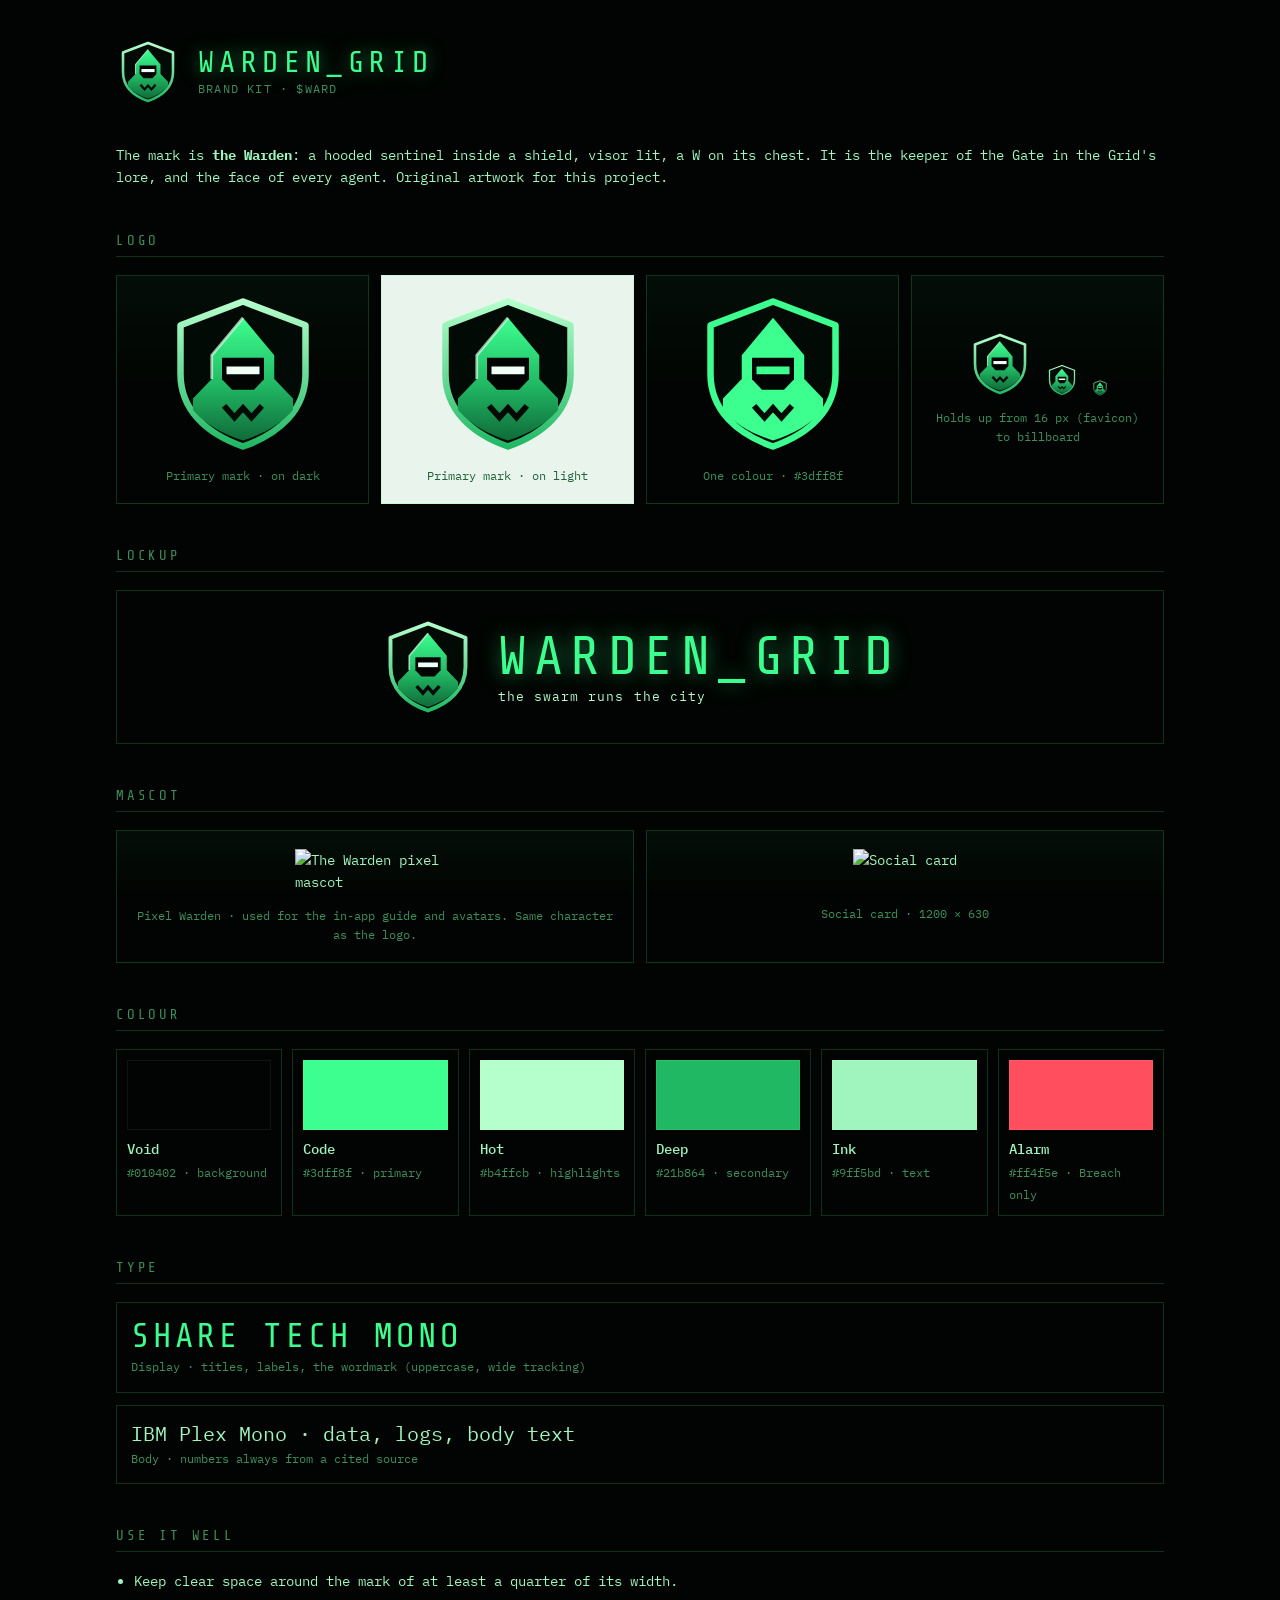
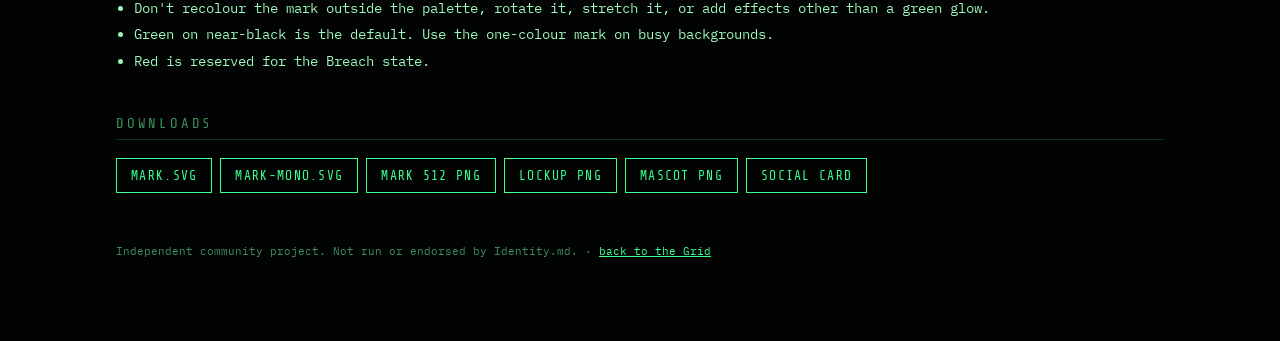
==== brand.html @ 9962679c "Visual next level: atmosphere, reflections, grading, FXAA, brand integration" ====
<!doctype html>
<html lang="en"><head><meta charset="utf-8"><meta name="viewport" content="width=device-width, initial-scale=1">
<title>Warden Grid · Brand kit</title>
<link rel="icon" href="brand/mark.svg" type="image/svg+xml">
<link rel="stylesheet" href="https://fonts.googleapis.com/css2?family=Share+Tech+Mono&family=IBM+Plex+Mono:wght@400;500&display=swap">
<style>
:root{--void:#010402;--ink:#9ff5bd;--dim:#3f8f5d;--code:#3dff8f;--hot:#b4ffcb;--deep:#21b864;--line:rgba(61,255,143,.18)}
*{box-sizing:border-box} body{margin:0;background:var(--void);color:var(--ink);font:400 14px/1.6 "IBM Plex Mono",monospace}
a{color:var(--code)}
.wrap{max-width:1080px;margin:0 auto;padding:40px 16px 80px}
header{display:flex;align-items:center;gap:18px;margin-bottom:40px}
header b{font:400 30px "Share Tech Mono",monospace;letter-spacing:.18em;color:var(--code);text-shadow:0 0 18px rgba(61,255,143,.5)}
header span{display:block;color:var(--dim);font-size:12px;letter-spacing:.1em}
h2{font:400 14px "Share Tech Mono",monospace;letter-spacing:.2em;text-transform:uppercase;color:var(--dim);border-bottom:1px solid var(--line);padding-bottom:8px;margin:44px 0 18px}
.grid{display:grid;grid-template-columns:repeat(auto-fit,minmax(220px,1fr));gap:12px}
.card{border:1px solid var(--line);padding:18px;display:grid;justify-items:center;gap:12px;background:linear-gradient(180deg,rgba(61,255,143,.04),transparent 50%)}
.card.light{background:#e9f5ec;color:#0b3a20} .card.light p{color:#21613a}
.card p{margin:0;font-size:12px;color:var(--dim);text-align:center}
.card img{max-width:100%;height:auto}
.lock{display:flex;align-items:center;gap:22px;justify-content:center;padding:28px;border:1px solid var(--line);flex-wrap:wrap}
.lock b{font:400 clamp(28px,6vw,54px) "Share Tech Mono",monospace;letter-spacing:.14em;color:var(--code);text-shadow:0 0 20px rgba(61,255,143,.5)}
.lock span{display:block;color:var(--hot);font-size:13px;letter-spacing:.08em}
.sw{display:grid;grid-template-columns:repeat(auto-fit,minmax(150px,1fr));gap:10px}
.sw div{border:1px solid var(--line);padding:10px} .sw i{display:block;height:70px;margin-bottom:8px;border:1px solid rgba(255,255,255,.06)}
.sw b{display:block;color:var(--ink);font-weight:500} .sw span{font-size:12px;color:var(--dim)}
.type{display:grid;gap:12px} .type div{border:1px solid var(--line);padding:14px}
.dl{display:flex;flex-wrap:wrap;gap:8px} .dl a{border:1px solid var(--code);padding:9px 14px;text-decoration:none;font:400 13px "Share Tech Mono",monospace;letter-spacing:.1em;text-transform:uppercase}
.dl a:hover{background:var(--code);color:var(--void)}
ul.rules{padding-left:18px} ul.rules li{margin:4px 0}
footer{margin-top:50px;color:var(--dim);font-size:11px}
</style></head><body><div class="wrap">
<header><svg width="64" height="64" viewBox="0 0 64 64" aria-hidden="true">  <!-- Warden Grid mark: a hooded sentinel inside a shield. Original design for this project. -->
  <defs>
    <linearGradient id="wg-edge-h" x1="0" y1="0" x2="0" y2="1"><stop offset="0" stop-color="#b4ffcb"/><stop offset="1" stop-color="#21b864"/></linearGradient>
    <linearGradient id="wg-body-h" x1="0" y1="0" x2="0" y2="1"><stop offset="0" stop-color="#3dff8f"/><stop offset=".55" stop-color="#21b864"/><stop offset="1" stop-color="#0f6b38"/></linearGradient>
  </defs>
  <path d="M32 3 57 12.5V32c0 14.5-10.6 24-25 29C17.6 56 7 46.5 7 32V12.5Z" fill="#020a05" stroke="url(#wg-edge-h)" stroke-width="2.6" stroke-linejoin="round"/>
  <path d="M32 9.5 44.5 24.5V34l7.5 7.8v4.6C47 52.2 40.2 56 32 58.6 23.8 56 17 52.2 12 46.4v-4.6l7.5-7.8v-9.5Z" fill="url(#wg-body-h)"/>
  <path d="M32 9.5 19.5 24.5V34" fill="none" stroke="#d8ffe4" stroke-width="1.1" opacity=".7"/>
  <path d="M23.6 25.5h16.8v8.6l-4 4.2h-8.8l-4-4.2Z" fill="#010402"/>
  <rect x="25.4" y="29" width="13.2" height="3.1" fill="#f0fff5"/>
  <path d="M25.2 45.6 28.6 49.4 32 45.6 35.4 49.4 38.8 45.6" fill="none" stroke="#020a05" stroke-width="2.3" stroke-linecap="square"/>
</svg><div><b>WARDEN_GRID</b><span>BRAND KIT · $WARD</span></div></header>
<p>The mark is <b>the Warden</b>: a hooded sentinel inside a shield, visor lit, a W on its chest. It is the keeper of the Gate in the Grid's lore, and the face of every agent. Original artwork for this project.</p>

<h2>Logo</h2>
<div class="grid">
  <div class="card"><svg width="160" height="160" viewBox="0 0 64 64" aria-hidden="true">  <!-- Warden Grid mark: a hooded sentinel inside a shield. Original design for this project. -->
  <defs>
    <linearGradient id="wg-edge-a" x1="0" y1="0" x2="0" y2="1"><stop offset="0" stop-color="#b4ffcb"/><stop offset="1" stop-color="#21b864"/></linearGradient>
    <linearGradient id="wg-body-a" x1="0" y1="0" x2="0" y2="1"><stop offset="0" stop-color="#3dff8f"/><stop offset=".55" stop-color="#21b864"/><stop offset="1" stop-color="#0f6b38"/></linearGradient>
  </defs>
  <path d="M32 3 57 12.5V32c0 14.5-10.6 24-25 29C17.6 56 7 46.5 7 32V12.5Z" fill="#020a05" stroke="url(#wg-edge-a)" stroke-width="2.6" stroke-linejoin="round"/>
  <path d="M32 9.5 44.5 24.5V34l7.5 7.8v4.6C47 52.2 40.2 56 32 58.6 23.8 56 17 52.2 12 46.4v-4.6l7.5-7.8v-9.5Z" fill="url(#wg-body-a)"/>
  <path d="M32 9.5 19.5 24.5V34" fill="none" stroke="#d8ffe4" stroke-width="1.1" opacity=".7"/>
  <path d="M23.6 25.5h16.8v8.6l-4 4.2h-8.8l-4-4.2Z" fill="#010402"/>
  <rect x="25.4" y="29" width="13.2" height="3.1" fill="#f0fff5"/>
  <path d="M25.2 45.6 28.6 49.4 32 45.6 35.4 49.4 38.8 45.6" fill="none" stroke="#020a05" stroke-width="2.3" stroke-linecap="square"/>
</svg><p>Primary mark · on dark</p></div>
  <div class="card light"><svg width="160" height="160" viewBox="0 0 64 64" aria-hidden="true">  <!-- Warden Grid mark: a hooded sentinel inside a shield. Original design for this project. -->
  <defs>
    <linearGradient id="wg-edge-b" x1="0" y1="0" x2="0" y2="1"><stop offset="0" stop-color="#b4ffcb"/><stop offset="1" stop-color="#21b864"/></linearGradient>
    <linearGradient id="wg-body-b" x1="0" y1="0" x2="0" y2="1"><stop offset="0" stop-color="#3dff8f"/><stop offset=".55" stop-color="#21b864"/><stop offset="1" stop-color="#0f6b38"/></linearGradient>
  </defs>
  <path d="M32 3 57 12.5V32c0 14.5-10.6 24-25 29C17.6 56 7 46.5 7 32V12.5Z" fill="#020a05" stroke="url(#wg-edge-b)" stroke-width="2.6" stroke-linejoin="round"/>
  <path d="M32 9.5 44.5 24.5V34l7.5 7.8v4.6C47 52.2 40.2 56 32 58.6 23.8 56 17 52.2 12 46.4v-4.6l7.5-7.8v-9.5Z" fill="url(#wg-body-b)"/>
  <path d="M32 9.5 19.5 24.5V34" fill="none" stroke="#d8ffe4" stroke-width="1.1" opacity=".7"/>
  <path d="M23.6 25.5h16.8v8.6l-4 4.2h-8.8l-4-4.2Z" fill="#010402"/>
  <rect x="25.4" y="29" width="13.2" height="3.1" fill="#f0fff5"/>
  <path d="M25.2 45.6 28.6 49.4 32 45.6 35.4 49.4 38.8 45.6" fill="none" stroke="#020a05" stroke-width="2.3" stroke-linecap="square"/>
</svg><p>Primary mark · on light</p></div>
  <div class="card"><svg width="160" height="160" viewBox="0 0 64 64" aria-hidden="true">  <!-- Warden Grid mark: a hooded sentinel inside a shield. Original design for this project. -->
  <defs>
    <linearGradient id="wg-edge-c" x1="0" y1="0" x2="0" y2="1"><stop offset="0" stop-color="#b4ffcb"/><stop offset="1" stop-color="#21b864"/></linearGradient>
    <linearGradient id="wg-body-c" x1="0" y1="0" x2="0" y2="1"><stop offset="0" stop-color="#3dff8f"/><stop offset=".55" stop-color="#21b864"/><stop offset="1" stop-color="#0f6b38"/></linearGradient>
  </defs>
  <path d="M32 3 57 12.5V32c0 14.5-10.6 24-25 29C17.6 56 7 46.5 7 32V12.5Z" fill="#020a05" stroke="#3dff8f" stroke-width="2.6" stroke-linejoin="round"/>
  <path d="M32 9.5 44.5 24.5V34l7.5 7.8v4.6C47 52.2 40.2 56 32 58.6 23.8 56 17 52.2 12 46.4v-4.6l7.5-7.8v-9.5Z" fill="#3dff8f"/>
  <path d="M32 9.5 19.5 24.5V34" fill="none" stroke="#3dff8f" stroke-width="0"/>
  <path d="M23.6 25.5h16.8v8.6l-4 4.2h-8.8l-4-4.2Z" fill="#010402"/>
  <rect x="25.4" y="29" width="13.2" height="3.1" fill="#3dff8f"/>
  <path d="M25.2 45.6 28.6 49.4 32 45.6 35.4 49.4 38.8 45.6" fill="none" stroke="#020a05" stroke-width="2.3" stroke-linecap="square"/>
</svg><p>One colour · #3dff8f</p></div>
  <div class="card"><div style="display:flex;gap:14px;align-items:end"><svg width="64" height="64" viewBox="0 0 64 64" aria-hidden="true">  <!-- Warden Grid mark: a hooded sentinel inside a shield. Original design for this project. -->
  <defs>
    <linearGradient id="wg-edge-d" x1="0" y1="0" x2="0" y2="1"><stop offset="0" stop-color="#b4ffcb"/><stop offset="1" stop-color="#21b864"/></linearGradient>
    <linearGradient id="wg-body-d" x1="0" y1="0" x2="0" y2="1"><stop offset="0" stop-color="#3dff8f"/><stop offset=".55" stop-color="#21b864"/><stop offset="1" stop-color="#0f6b38"/></linearGradient>
  </defs>
  <path d="M32 3 57 12.5V32c0 14.5-10.6 24-25 29C17.6 56 7 46.5 7 32V12.5Z" fill="#020a05" stroke="url(#wg-edge-d)" stroke-width="2.6" stroke-linejoin="round"/>
  <path d="M32 9.5 44.5 24.5V34l7.5 7.8v4.6C47 52.2 40.2 56 32 58.6 23.8 56 17 52.2 12 46.4v-4.6l7.5-7.8v-9.5Z" fill="url(#wg-body-d)"/>
  <path d="M32 9.5 19.5 24.5V34" fill="none" stroke="#d8ffe4" stroke-width="1.1" opacity=".7"/>
  <path d="M23.6 25.5h16.8v8.6l-4 4.2h-8.8l-4-4.2Z" fill="#010402"/>
  <rect x="25.4" y="29" width="13.2" height="3.1" fill="#f0fff5"/>
  <path d="M25.2 45.6 28.6 49.4 32 45.6 35.4 49.4 38.8 45.6" fill="none" stroke="#020a05" stroke-width="2.3" stroke-linecap="square"/>
</svg><svg width="32" height="32" viewBox="0 0 64 64" aria-hidden="true">  <!-- Warden Grid mark: a hooded sentinel inside a shield. Original design for this project. -->
  <defs>
    <linearGradient id="wg-edge-e" x1="0" y1="0" x2="0" y2="1"><stop offset="0" stop-color="#b4ffcb"/><stop offset="1" stop-color="#21b864"/></linearGradient>
    <linearGradient id="wg-body-e" x1="0" y1="0" x2="0" y2="1"><stop offset="0" stop-color="#3dff8f"/><stop offset=".55" stop-color="#21b864"/><stop offset="1" stop-color="#0f6b38"/></linearGradient>
  </defs>
  <path d="M32 3 57 12.5V32c0 14.5-10.6 24-25 29C17.6 56 7 46.5 7 32V12.5Z" fill="#020a05" stroke="url(#wg-edge-e)" stroke-width="2.6" stroke-linejoin="round"/>
  <path d="M32 9.5 44.5 24.5V34l7.5 7.8v4.6C47 52.2 40.2 56 32 58.6 23.8 56 17 52.2 12 46.4v-4.6l7.5-7.8v-9.5Z" fill="url(#wg-body-e)"/>
  <path d="M32 9.5 19.5 24.5V34" fill="none" stroke="#d8ffe4" stroke-width="1.1" opacity=".7"/>
  <path d="M23.6 25.5h16.8v8.6l-4 4.2h-8.8l-4-4.2Z" fill="#010402"/>
  <rect x="25.4" y="29" width="13.2" height="3.1" fill="#f0fff5"/>
  <path d="M25.2 45.6 28.6 49.4 32 45.6 35.4 49.4 38.8 45.6" fill="none" stroke="#020a05" stroke-width="2.3" stroke-linecap="square"/>
</svg><svg width="16" height="16" viewBox="0 0 64 64" aria-hidden="true">  <!-- Warden Grid mark: a hooded sentinel inside a shield. Original design for this project. -->
  <defs>
    <linearGradient id="wg-edge-f" x1="0" y1="0" x2="0" y2="1"><stop offset="0" stop-color="#b4ffcb"/><stop offset="1" stop-color="#21b864"/></linearGradient>
    <linearGradient id="wg-body-f" x1="0" y1="0" x2="0" y2="1"><stop offset="0" stop-color="#3dff8f"/><stop offset=".55" stop-color="#21b864"/><stop offset="1" stop-color="#0f6b38"/></linearGradient>
  </defs>
  <path d="M32 3 57 12.5V32c0 14.5-10.6 24-25 29C17.6 56 7 46.5 7 32V12.5Z" fill="#020a05" stroke="url(#wg-edge-f)" stroke-width="2.6" stroke-linejoin="round"/>
  <path d="M32 9.5 44.5 24.5V34l7.5 7.8v4.6C47 52.2 40.2 56 32 58.6 23.8 56 17 52.2 12 46.4v-4.6l7.5-7.8v-9.5Z" fill="url(#wg-body-f)"/>
  <path d="M32 9.5 19.5 24.5V34" fill="none" stroke="#d8ffe4" stroke-width="1.1" opacity=".7"/>
  <path d="M23.6 25.5h16.8v8.6l-4 4.2h-8.8l-4-4.2Z" fill="#010402"/>
  <rect x="25.4" y="29" width="13.2" height="3.1" fill="#f0fff5"/>
  <path d="M25.2 45.6 28.6 49.4 32 45.6 35.4 49.4 38.8 45.6" fill="none" stroke="#020a05" stroke-width="2.3" stroke-linecap="square"/>
</svg></div><p>Holds up from 16 px (favicon) to billboard</p></div>
</div>

<h2>Lockup</h2>
<div class="lock"><svg width="96" height="96" viewBox="0 0 64 64" aria-hidden="true">  <!-- Warden Grid mark: a hooded sentinel inside a shield. Original design for this project. -->
  <defs>
    <linearGradient id="wg-edge-g" x1="0" y1="0" x2="0" y2="1"><stop offset="0" stop-color="#b4ffcb"/><stop offset="1" stop-color="#21b864"/></linearGradient>
    <linearGradient id="wg-body-g" x1="0" y1="0" x2="0" y2="1"><stop offset="0" stop-color="#3dff8f"/><stop offset=".55" stop-color="#21b864"/><stop offset="1" stop-color="#0f6b38"/></linearGradient>
  </defs>
  <path d="M32 3 57 12.5V32c0 14.5-10.6 24-25 29C17.6 56 7 46.5 7 32V12.5Z" fill="#020a05" stroke="url(#wg-edge-g)" stroke-width="2.6" stroke-linejoin="round"/>
  <path d="M32 9.5 44.5 24.5V34l7.5 7.8v4.6C47 52.2 40.2 56 32 58.6 23.8 56 17 52.2 12 46.4v-4.6l7.5-7.8v-9.5Z" fill="url(#wg-body-g)"/>
  <path d="M32 9.5 19.5 24.5V34" fill="none" stroke="#d8ffe4" stroke-width="1.1" opacity=".7"/>
  <path d="M23.6 25.5h16.8v8.6l-4 4.2h-8.8l-4-4.2Z" fill="#010402"/>
  <rect x="25.4" y="29" width="13.2" height="3.1" fill="#f0fff5"/>
  <path d="M25.2 45.6 28.6 49.4 32 45.6 35.4 49.4 38.8 45.6" fill="none" stroke="#020a05" stroke-width="2.3" stroke-linecap="square"/>
</svg><div><b>WARDEN_GRID</b><span>the swarm runs the city</span></div></div>

<h2>Mascot</h2>
<div class="grid"><div class="card"><img src="brand/mascot.png" width="160" alt="The Warden pixel mascot"><p>Pixel Warden · used for the in-app guide and avatars. Same character as the logo.</p></div>
<div class="card"><img src="brand/og.png" alt="Social card"><p>Social card · 1200 × 630</p></div></div>

<h2>Colour</h2>
<div class="sw">
  <div><i style="background:#010402"></i><b>Void</b><span>#010402 · background</span></div>
  <div><i style="background:#3dff8f"></i><b>Code</b><span>#3dff8f · primary</span></div>
  <div><i style="background:#b4ffcb"></i><b>Hot</b><span>#b4ffcb · highlights</span></div>
  <div><i style="background:#21b864"></i><b>Deep</b><span>#21b864 · secondary</span></div>
  <div><i style="background:#9ff5bd"></i><b>Ink</b><span>#9ff5bd · text</span></div>
  <div><i style="background:#ff4f5e"></i><b>Alarm</b><span>#ff4f5e · Breach only</span></div>
</div>

<h2>Type</h2>
<div class="type">
  <div><span style="font:400 34px 'Share Tech Mono',monospace;letter-spacing:.12em;color:var(--code)">SHARE TECH MONO</span><br><span style="color:var(--dim);font-size:12px">Display · titles, labels, the wordmark (uppercase, wide tracking)</span></div>
  <div><span style="font:400 20px 'IBM Plex Mono',monospace">IBM Plex Mono · data, logs, body text</span><br><span style="color:var(--dim);font-size:12px">Body · numbers always from a cited source</span></div>
</div>

<h2>Use it well</h2>
<ul class="rules">
  <li>Keep clear space around the mark of at least a quarter of its width.</li>
  <li>Don't recolour the mark outside the palette, rotate it, stretch it, or add effects other than a green glow.</li>
  <li>Green on near-black is the default. Use the one-colour mark on busy backgrounds.</li>
  <li>Red is reserved for the Breach state.</li>
</ul>

<h2>Downloads</h2>
<div class="dl">
  <a href="brand/mark.svg" download>mark.svg</a><a href="brand/mark-mono.svg" download>mark-mono.svg</a>
  <a href="brand/mark-512.png" download>mark 512 png</a><a href="brand/lockup.png" download>lockup png</a>
  <a href="brand/mascot.png" download>mascot png</a><a href="brand/og.png" download>social card</a>
</div>
<footer>Independent community project. Not run or endorsed by Identity.md. · <a href="./">back to the Grid</a></footer>
</div></body></html>
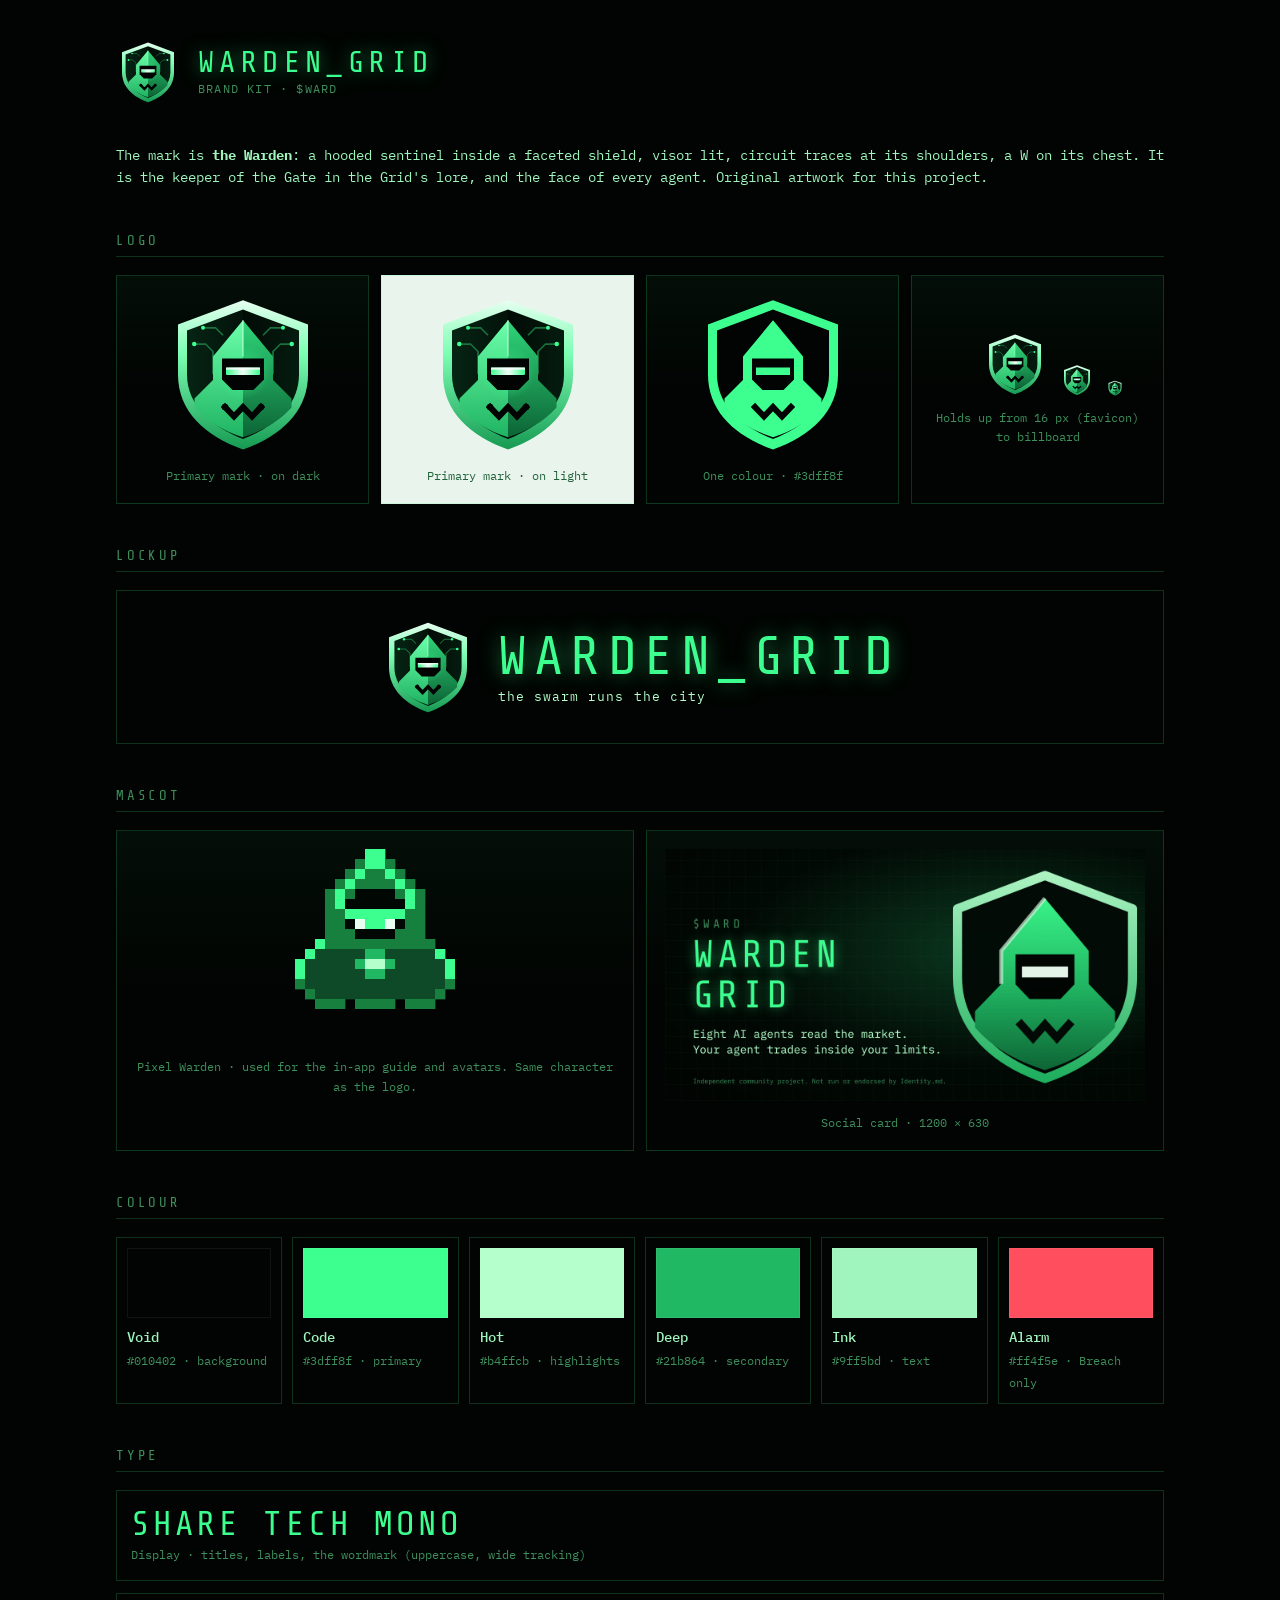
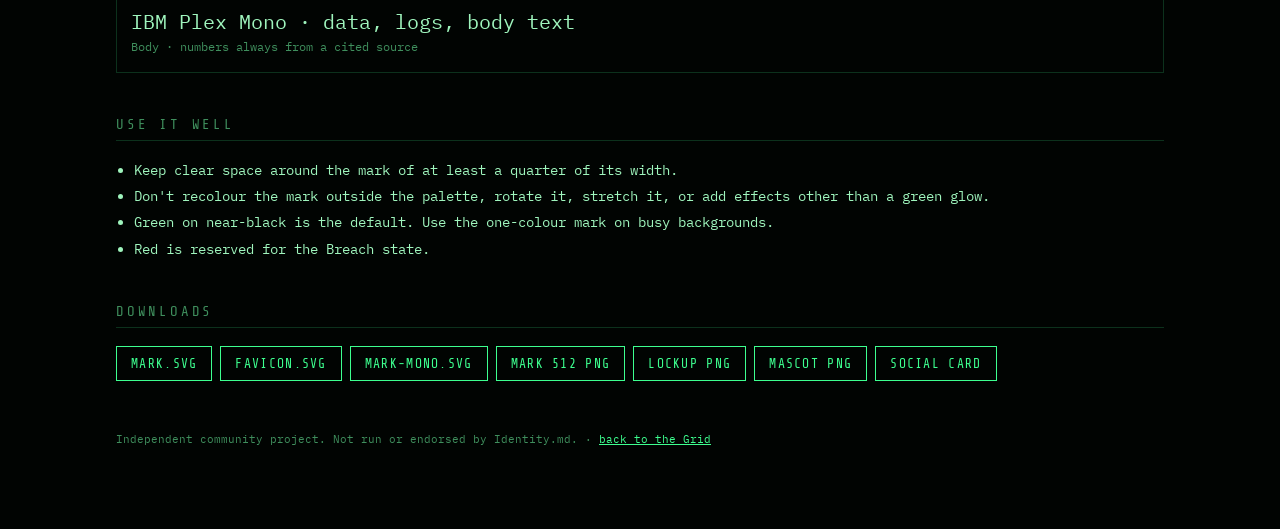
==== commit 48db970f: "Logo v2 in site, holographic 3D emblem over the Gate" ====
--- a/brand.html
+++ b/brand.html
@@ -1,7 +1,7 @@
 <!doctype html>
 <html lang="en"><head><meta charset="utf-8"><meta name="viewport" content="width=device-width, initial-scale=1">
 <title>Warden Grid · Brand kit</title>
-<link rel="icon" href="brand/mark.svg" type="image/svg+xml">
+<link rel="icon" href="brand/favicon.svg" type="image/svg+xml">
 <link rel="stylesheet" href="https://fonts.googleapis.com/css2?family=Share+Tech+Mono&family=IBM+Plex+Mono:wght@400;500&display=swap">
 <style>
 :root{--void:#010402;--ink:#9ff5bd;--dim:#3f8f5d;--code:#3dff8f;--hot:#b4ffcb;--deep:#21b864;--line:rgba(61,255,143,.18)}
@@ -29,106 +29,241 @@
 ul.rules{padding-left:18px} ul.rules li{margin:4px 0}
 footer{margin-top:50px;color:var(--dim);font-size:11px}
 </style></head><body><div class="wrap">
-<header><svg width="64" height="64" viewBox="0 0 64 64" aria-hidden="true">  <!-- Warden Grid mark: a hooded sentinel inside a shield. Original design for this project. -->
-  <defs>
-    <linearGradient id="wg-edge-h" x1="0" y1="0" x2="0" y2="1"><stop offset="0" stop-color="#b4ffcb"/><stop offset="1" stop-color="#21b864"/></linearGradient>
-    <linearGradient id="wg-body-h" x1="0" y1="0" x2="0" y2="1"><stop offset="0" stop-color="#3dff8f"/><stop offset=".55" stop-color="#21b864"/><stop offset="1" stop-color="#0f6b38"/></linearGradient>
-  </defs>
-  <path d="M32 3 57 12.5V32c0 14.5-10.6 24-25 29C17.6 56 7 46.5 7 32V12.5Z" fill="#020a05" stroke="url(#wg-edge-h)" stroke-width="2.6" stroke-linejoin="round"/>
-  <path d="M32 9.5 44.5 24.5V34l7.5 7.8v4.6C47 52.2 40.2 56 32 58.6 23.8 56 17 52.2 12 46.4v-4.6l7.5-7.8v-9.5Z" fill="url(#wg-body-h)"/>
-  <path d="M32 9.5 19.5 24.5V34" fill="none" stroke="#d8ffe4" stroke-width="1.1" opacity=".7"/>
-  <path d="M23.6 25.5h16.8v8.6l-4 4.2h-8.8l-4-4.2Z" fill="#010402"/>
-  <rect x="25.4" y="29" width="13.2" height="3.1" fill="#f0fff5"/>
-  <path d="M25.2 45.6 28.6 49.4 32 45.6 35.4 49.4 38.8 45.6" fill="none" stroke="#020a05" stroke-width="2.3" stroke-linecap="square"/>
+<header><svg width="64" height="64" viewBox="0 0 64 64" aria-hidden="true">  <!-- Warden Grid mark v2: hooded sentinel in a faceted shield. Original design for this project. -->
+  <defs>
+    <linearGradient id="wr-b1" x1="0" y1="0" x2="0" y2="1"><stop offset="0" stop-color="#e6fff0"/><stop offset=".35" stop-color="#7dffb4"/><stop offset="1" stop-color="#169a52"/></linearGradient>
+    <linearGradient id="wl-b1" x1="0" y1="0" x2="1" y2="0"><stop offset="0" stop-color="#062414"/><stop offset="1" stop-color="#03130a"/></linearGradient>
+    <linearGradient id="wrt-b1" x1="0" y1="0" x2="1" y2="0"><stop offset="0" stop-color="#020b06"/><stop offset="1" stop-color="#051c0f"/></linearGradient>
+    <linearGradient id="hl-b1" x1="0" y1="0" x2="0" y2="1"><stop offset="0" stop-color="#6dffaa"/><stop offset="1" stop-color="#1fb463"/></linearGradient>
+    <linearGradient id="hr-b1" x1="0" y1="0" x2="0" y2="1"><stop offset="0" stop-color="#2fd679"/><stop offset="1" stop-color="#0c6435"/></linearGradient>
+    <linearGradient id="vz-b1" x1="0" y1="0" x2="1" y2="0"><stop offset="0" stop-color="#3dff8f"/><stop offset=".5" stop-color="#f4fff8"/><stop offset="1" stop-color="#3dff8f"/></linearGradient>
+    <radialGradient id="glow-b1" cx=".5" cy=".5" r=".5"><stop offset="0" stop-color="#3dff8f" stop-opacity=".55"/><stop offset="1" stop-color="#3dff8f" stop-opacity="0"/></radialGradient>
+  </defs>
+  <!-- shield: rim, then two bevelled halves -->
+  <path d="M32 2.5 58 12.2V32.2c0 14.8-10.8 24.6-26 30C16.8 56.8 6 47 6 32.2V12.2Z" fill="url(#wr-b1)"/>
+  <path d="M32 6.2V58C19.6 53.2 9.6 44.6 9.6 32.2V14.6Z" fill="url(#wl-b1)"/>
+  <path d="M32 6.2 54.4 14.6V32.2C54.4 44.6 44.4 53.2 32 58Z" fill="url(#wrt-b1)"/>
+  <!-- circuit traces in the shield -->
+  <g fill="none" stroke="#1d7a45" stroke-width=".7" opacity=".9">
+    <path d="M12.5 20h4.5l3 3v9"/><path d="M51.5 20H47l-3 3v9"/><path d="M16 13.5h5l3 3"/><path d="M48 13.5h-5l-3 3"/>
+  </g>
+  <g fill="#3dff8f"><circle cx="12.5" cy="20" r=".9"/><circle cx="51.5" cy="20" r=".9"/><circle cx="16" cy="13.5" r=".8"/><circle cx="48" cy="13.5" r=".8"/></g>
+  <!-- hooded sentinel: lit left facet, shaded right facet -->
+  <path d="M32 10.5 20 25v9.4l-7.4 7.4v3.6c5 5.6 11.6 9.4 19.4 11.9Z" fill="url(#hl-b1)"/>
+  <path d="M32 10.5 44 25v9.4l7.4 7.4v3.6C46.4 51 39.8 54.8 32 57.3Z" fill="url(#hr-b1)"/>
+  <path d="M32 10.5V25" stroke="#c9ffdd" stroke-width=".7" opacity=".6"/>
+  <!-- face cavity and visor -->
+  <circle cx="32" cy="31.2" r="11" fill="url(#glow-b1)"/>
+  <path d="M23.6 25.8h16.8v8.4l-4.2 4.2h-8.4l-4.2-4.2Z" fill="#010402"/>
+  <rect x="25.2" y="29.4" width="13.6" height="3" rx=".4" fill="url(#vz-b1)"/>
+  <rect x="25.2" y="29.4" width="13.6" height=".9" fill="#ffffff" opacity=".8"/>
+  <!-- chest: W as a circuit chevron with nodes -->
+  <path d="M24.8 45.2 28.4 49 32 45.2 35.6 49 39.2 45.2" fill="none" stroke="#010402" stroke-width="2.4" stroke-linecap="square" stroke-linejoin="miter"/>
+  <g fill="#010402"><circle cx="24.8" cy="45.2" r="1.3"/><circle cx="39.2" cy="45.2" r="1.3"/></g>
 </svg><div><b>WARDEN_GRID</b><span>BRAND KIT · $WARD</span></div></header>
-<p>The mark is <b>the Warden</b>: a hooded sentinel inside a shield, visor lit, a W on its chest. It is the keeper of the Gate in the Grid's lore, and the face of every agent. Original artwork for this project.</p>
+<p>The mark is <b>the Warden</b>: a hooded sentinel inside a faceted shield, visor lit, circuit traces at its shoulders, a W on its chest. It is the keeper of the Gate in the Grid's lore, and the face of every agent. Original artwork for this project.</p>
 
 <h2>Logo</h2>
 <div class="grid">
-  <div class="card"><svg width="160" height="160" viewBox="0 0 64 64" aria-hidden="true">  <!-- Warden Grid mark: a hooded sentinel inside a shield. Original design for this project. -->
-  <defs>
-    <linearGradient id="wg-edge-a" x1="0" y1="0" x2="0" y2="1"><stop offset="0" stop-color="#b4ffcb"/><stop offset="1" stop-color="#21b864"/></linearGradient>
-    <linearGradient id="wg-body-a" x1="0" y1="0" x2="0" y2="1"><stop offset="0" stop-color="#3dff8f"/><stop offset=".55" stop-color="#21b864"/><stop offset="1" stop-color="#0f6b38"/></linearGradient>
-  </defs>
-  <path d="M32 3 57 12.5V32c0 14.5-10.6 24-25 29C17.6 56 7 46.5 7 32V12.5Z" fill="#020a05" stroke="url(#wg-edge-a)" stroke-width="2.6" stroke-linejoin="round"/>
-  <path d="M32 9.5 44.5 24.5V34l7.5 7.8v4.6C47 52.2 40.2 56 32 58.6 23.8 56 17 52.2 12 46.4v-4.6l7.5-7.8v-9.5Z" fill="url(#wg-body-a)"/>
-  <path d="M32 9.5 19.5 24.5V34" fill="none" stroke="#d8ffe4" stroke-width="1.1" opacity=".7"/>
-  <path d="M23.6 25.5h16.8v8.6l-4 4.2h-8.8l-4-4.2Z" fill="#010402"/>
-  <rect x="25.4" y="29" width="13.2" height="3.1" fill="#f0fff5"/>
-  <path d="M25.2 45.6 28.6 49.4 32 45.6 35.4 49.4 38.8 45.6" fill="none" stroke="#020a05" stroke-width="2.3" stroke-linecap="square"/>
+  <div class="card"><svg width="160" height="160" viewBox="0 0 64 64" aria-hidden="true">  <!-- Warden Grid mark v2: hooded sentinel in a faceted shield. Original design for this project. -->
+  <defs>
+    <linearGradient id="wr-b2" x1="0" y1="0" x2="0" y2="1"><stop offset="0" stop-color="#e6fff0"/><stop offset=".35" stop-color="#7dffb4"/><stop offset="1" stop-color="#169a52"/></linearGradient>
+    <linearGradient id="wl-b2" x1="0" y1="0" x2="1" y2="0"><stop offset="0" stop-color="#062414"/><stop offset="1" stop-color="#03130a"/></linearGradient>
+    <linearGradient id="wrt-b2" x1="0" y1="0" x2="1" y2="0"><stop offset="0" stop-color="#020b06"/><stop offset="1" stop-color="#051c0f"/></linearGradient>
+    <linearGradient id="hl-b2" x1="0" y1="0" x2="0" y2="1"><stop offset="0" stop-color="#6dffaa"/><stop offset="1" stop-color="#1fb463"/></linearGradient>
+    <linearGradient id="hr-b2" x1="0" y1="0" x2="0" y2="1"><stop offset="0" stop-color="#2fd679"/><stop offset="1" stop-color="#0c6435"/></linearGradient>
+    <linearGradient id="vz-b2" x1="0" y1="0" x2="1" y2="0"><stop offset="0" stop-color="#3dff8f"/><stop offset=".5" stop-color="#f4fff8"/><stop offset="1" stop-color="#3dff8f"/></linearGradient>
+    <radialGradient id="glow-b2" cx=".5" cy=".5" r=".5"><stop offset="0" stop-color="#3dff8f" stop-opacity=".55"/><stop offset="1" stop-color="#3dff8f" stop-opacity="0"/></radialGradient>
+  </defs>
+  <!-- shield: rim, then two bevelled halves -->
+  <path d="M32 2.5 58 12.2V32.2c0 14.8-10.8 24.6-26 30C16.8 56.8 6 47 6 32.2V12.2Z" fill="url(#wr-b2)"/>
+  <path d="M32 6.2V58C19.6 53.2 9.6 44.6 9.6 32.2V14.6Z" fill="url(#wl-b2)"/>
+  <path d="M32 6.2 54.4 14.6V32.2C54.4 44.6 44.4 53.2 32 58Z" fill="url(#wrt-b2)"/>
+  <!-- circuit traces in the shield -->
+  <g fill="none" stroke="#1d7a45" stroke-width=".7" opacity=".9">
+    <path d="M12.5 20h4.5l3 3v9"/><path d="M51.5 20H47l-3 3v9"/><path d="M16 13.5h5l3 3"/><path d="M48 13.5h-5l-3 3"/>
+  </g>
+  <g fill="#3dff8f"><circle cx="12.5" cy="20" r=".9"/><circle cx="51.5" cy="20" r=".9"/><circle cx="16" cy="13.5" r=".8"/><circle cx="48" cy="13.5" r=".8"/></g>
+  <!-- hooded sentinel: lit left facet, shaded right facet -->
+  <path d="M32 10.5 20 25v9.4l-7.4 7.4v3.6c5 5.6 11.6 9.4 19.4 11.9Z" fill="url(#hl-b2)"/>
+  <path d="M32 10.5 44 25v9.4l7.4 7.4v3.6C46.4 51 39.8 54.8 32 57.3Z" fill="url(#hr-b2)"/>
+  <path d="M32 10.5V25" stroke="#c9ffdd" stroke-width=".7" opacity=".6"/>
+  <!-- face cavity and visor -->
+  <circle cx="32" cy="31.2" r="11" fill="url(#glow-b2)"/>
+  <path d="M23.6 25.8h16.8v8.4l-4.2 4.2h-8.4l-4.2-4.2Z" fill="#010402"/>
+  <rect x="25.2" y="29.4" width="13.6" height="3" rx=".4" fill="url(#vz-b2)"/>
+  <rect x="25.2" y="29.4" width="13.6" height=".9" fill="#ffffff" opacity=".8"/>
+  <!-- chest: W as a circuit chevron with nodes -->
+  <path d="M24.8 45.2 28.4 49 32 45.2 35.6 49 39.2 45.2" fill="none" stroke="#010402" stroke-width="2.4" stroke-linecap="square" stroke-linejoin="miter"/>
+  <g fill="#010402"><circle cx="24.8" cy="45.2" r="1.3"/><circle cx="39.2" cy="45.2" r="1.3"/></g>
 </svg><p>Primary mark · on dark</p></div>
-  <div class="card light"><svg width="160" height="160" viewBox="0 0 64 64" aria-hidden="true">  <!-- Warden Grid mark: a hooded sentinel inside a shield. Original design for this project. -->
-  <defs>
-    <linearGradient id="wg-edge-b" x1="0" y1="0" x2="0" y2="1"><stop offset="0" stop-color="#b4ffcb"/><stop offset="1" stop-color="#21b864"/></linearGradient>
-    <linearGradient id="wg-body-b" x1="0" y1="0" x2="0" y2="1"><stop offset="0" stop-color="#3dff8f"/><stop offset=".55" stop-color="#21b864"/><stop offset="1" stop-color="#0f6b38"/></linearGradient>
-  </defs>
-  <path d="M32 3 57 12.5V32c0 14.5-10.6 24-25 29C17.6 56 7 46.5 7 32V12.5Z" fill="#020a05" stroke="url(#wg-edge-b)" stroke-width="2.6" stroke-linejoin="round"/>
-  <path d="M32 9.5 44.5 24.5V34l7.5 7.8v4.6C47 52.2 40.2 56 32 58.6 23.8 56 17 52.2 12 46.4v-4.6l7.5-7.8v-9.5Z" fill="url(#wg-body-b)"/>
-  <path d="M32 9.5 19.5 24.5V34" fill="none" stroke="#d8ffe4" stroke-width="1.1" opacity=".7"/>
-  <path d="M23.6 25.5h16.8v8.6l-4 4.2h-8.8l-4-4.2Z" fill="#010402"/>
-  <rect x="25.4" y="29" width="13.2" height="3.1" fill="#f0fff5"/>
-  <path d="M25.2 45.6 28.6 49.4 32 45.6 35.4 49.4 38.8 45.6" fill="none" stroke="#020a05" stroke-width="2.3" stroke-linecap="square"/>
+  <div class="card light"><svg width="160" height="160" viewBox="0 0 64 64" aria-hidden="true">  <!-- Warden Grid mark v2: hooded sentinel in a faceted shield. Original design for this project. -->
+  <defs>
+    <linearGradient id="wr-b3" x1="0" y1="0" x2="0" y2="1"><stop offset="0" stop-color="#e6fff0"/><stop offset=".35" stop-color="#7dffb4"/><stop offset="1" stop-color="#169a52"/></linearGradient>
+    <linearGradient id="wl-b3" x1="0" y1="0" x2="1" y2="0"><stop offset="0" stop-color="#062414"/><stop offset="1" stop-color="#03130a"/></linearGradient>
+    <linearGradient id="wrt-b3" x1="0" y1="0" x2="1" y2="0"><stop offset="0" stop-color="#020b06"/><stop offset="1" stop-color="#051c0f"/></linearGradient>
+    <linearGradient id="hl-b3" x1="0" y1="0" x2="0" y2="1"><stop offset="0" stop-color="#6dffaa"/><stop offset="1" stop-color="#1fb463"/></linearGradient>
+    <linearGradient id="hr-b3" x1="0" y1="0" x2="0" y2="1"><stop offset="0" stop-color="#2fd679"/><stop offset="1" stop-color="#0c6435"/></linearGradient>
+    <linearGradient id="vz-b3" x1="0" y1="0" x2="1" y2="0"><stop offset="0" stop-color="#3dff8f"/><stop offset=".5" stop-color="#f4fff8"/><stop offset="1" stop-color="#3dff8f"/></linearGradient>
+    <radialGradient id="glow-b3" cx=".5" cy=".5" r=".5"><stop offset="0" stop-color="#3dff8f" stop-opacity=".55"/><stop offset="1" stop-color="#3dff8f" stop-opacity="0"/></radialGradient>
+  </defs>
+  <!-- shield: rim, then two bevelled halves -->
+  <path d="M32 2.5 58 12.2V32.2c0 14.8-10.8 24.6-26 30C16.8 56.8 6 47 6 32.2V12.2Z" fill="url(#wr-b3)"/>
+  <path d="M32 6.2V58C19.6 53.2 9.6 44.6 9.6 32.2V14.6Z" fill="url(#wl-b3)"/>
+  <path d="M32 6.2 54.4 14.6V32.2C54.4 44.6 44.4 53.2 32 58Z" fill="url(#wrt-b3)"/>
+  <!-- circuit traces in the shield -->
+  <g fill="none" stroke="#1d7a45" stroke-width=".7" opacity=".9">
+    <path d="M12.5 20h4.5l3 3v9"/><path d="M51.5 20H47l-3 3v9"/><path d="M16 13.5h5l3 3"/><path d="M48 13.5h-5l-3 3"/>
+  </g>
+  <g fill="#3dff8f"><circle cx="12.5" cy="20" r=".9"/><circle cx="51.5" cy="20" r=".9"/><circle cx="16" cy="13.5" r=".8"/><circle cx="48" cy="13.5" r=".8"/></g>
+  <!-- hooded sentinel: lit left facet, shaded right facet -->
+  <path d="M32 10.5 20 25v9.4l-7.4 7.4v3.6c5 5.6 11.6 9.4 19.4 11.9Z" fill="url(#hl-b3)"/>
+  <path d="M32 10.5 44 25v9.4l7.4 7.4v3.6C46.4 51 39.8 54.8 32 57.3Z" fill="url(#hr-b3)"/>
+  <path d="M32 10.5V25" stroke="#c9ffdd" stroke-width=".7" opacity=".6"/>
+  <!-- face cavity and visor -->
+  <circle cx="32" cy="31.2" r="11" fill="url(#glow-b3)"/>
+  <path d="M23.6 25.8h16.8v8.4l-4.2 4.2h-8.4l-4.2-4.2Z" fill="#010402"/>
+  <rect x="25.2" y="29.4" width="13.6" height="3" rx=".4" fill="url(#vz-b3)"/>
+  <rect x="25.2" y="29.4" width="13.6" height=".9" fill="#ffffff" opacity=".8"/>
+  <!-- chest: W as a circuit chevron with nodes -->
+  <path d="M24.8 45.2 28.4 49 32 45.2 35.6 49 39.2 45.2" fill="none" stroke="#010402" stroke-width="2.4" stroke-linecap="square" stroke-linejoin="miter"/>
+  <g fill="#010402"><circle cx="24.8" cy="45.2" r="1.3"/><circle cx="39.2" cy="45.2" r="1.3"/></g>
 </svg><p>Primary mark · on light</p></div>
-  <div class="card"><svg width="160" height="160" viewBox="0 0 64 64" aria-hidden="true">  <!-- Warden Grid mark: a hooded sentinel inside a shield. Original design for this project. -->
-  <defs>
-    <linearGradient id="wg-edge-c" x1="0" y1="0" x2="0" y2="1"><stop offset="0" stop-color="#b4ffcb"/><stop offset="1" stop-color="#21b864"/></linearGradient>
-    <linearGradient id="wg-body-c" x1="0" y1="0" x2="0" y2="1"><stop offset="0" stop-color="#3dff8f"/><stop offset=".55" stop-color="#21b864"/><stop offset="1" stop-color="#0f6b38"/></linearGradient>
-  </defs>
-  <path d="M32 3 57 12.5V32c0 14.5-10.6 24-25 29C17.6 56 7 46.5 7 32V12.5Z" fill="#020a05" stroke="#3dff8f" stroke-width="2.6" stroke-linejoin="round"/>
-  <path d="M32 9.5 44.5 24.5V34l7.5 7.8v4.6C47 52.2 40.2 56 32 58.6 23.8 56 17 52.2 12 46.4v-4.6l7.5-7.8v-9.5Z" fill="#3dff8f"/>
-  <path d="M32 9.5 19.5 24.5V34" fill="none" stroke="#3dff8f" stroke-width="0"/>
-  <path d="M23.6 25.5h16.8v8.6l-4 4.2h-8.8l-4-4.2Z" fill="#010402"/>
-  <rect x="25.4" y="29" width="13.2" height="3.1" fill="#3dff8f"/>
-  <path d="M25.2 45.6 28.6 49.4 32 45.6 35.4 49.4 38.8 45.6" fill="none" stroke="#020a05" stroke-width="2.3" stroke-linecap="square"/>
+  <div class="card"><svg width="160" height="160" viewBox="0 0 64 64" aria-hidden="true">  <path d="M32 2.5 58 12.2V32.2c0 14.8-10.8 24.6-26 30C16.8 56.8 6 47 6 32.2V12.2Z" fill="#3dff8f"/>
+  <path d="M32 6.2 54.4 14.6V32.2C54.4 44.6 44.4 53.2 32 58 19.6 53.2 9.6 44.6 9.6 32.2V14.6Z" fill="#010402"/>
+  <path d="M32 10.5 44 25v9.4l7.4 7.4v3.6C46.4 51 39.8 54.8 32 57.3 24.2 54.8 17.6 51 12.6 45.4v-3.6L20 34.4V25Z" fill="#3dff8f"/>
+  <path d="M23.6 25.8h16.8v8.4l-4.2 4.2h-8.4l-4.2-4.2Z" fill="#010402"/>
+  <rect x="25.2" y="29.4" width="13.6" height="3" fill="#3dff8f"/>
+  <path d="M24.8 45.2 28.4 49 32 45.2 35.6 49 39.2 45.2" fill="none" stroke="#010402" stroke-width="2.4" stroke-linecap="square"/>
 </svg><p>One colour · #3dff8f</p></div>
-  <div class="card"><div style="display:flex;gap:14px;align-items:end"><svg width="64" height="64" viewBox="0 0 64 64" aria-hidden="true">  <!-- Warden Grid mark: a hooded sentinel inside a shield. Original design for this project. -->
-  <defs>
-    <linearGradient id="wg-edge-d" x1="0" y1="0" x2="0" y2="1"><stop offset="0" stop-color="#b4ffcb"/><stop offset="1" stop-color="#21b864"/></linearGradient>
-    <linearGradient id="wg-body-d" x1="0" y1="0" x2="0" y2="1"><stop offset="0" stop-color="#3dff8f"/><stop offset=".55" stop-color="#21b864"/><stop offset="1" stop-color="#0f6b38"/></linearGradient>
-  </defs>
-  <path d="M32 3 57 12.5V32c0 14.5-10.6 24-25 29C17.6 56 7 46.5 7 32V12.5Z" fill="#020a05" stroke="url(#wg-edge-d)" stroke-width="2.6" stroke-linejoin="round"/>
-  <path d="M32 9.5 44.5 24.5V34l7.5 7.8v4.6C47 52.2 40.2 56 32 58.6 23.8 56 17 52.2 12 46.4v-4.6l7.5-7.8v-9.5Z" fill="url(#wg-body-d)"/>
-  <path d="M32 9.5 19.5 24.5V34" fill="none" stroke="#d8ffe4" stroke-width="1.1" opacity=".7"/>
-  <path d="M23.6 25.5h16.8v8.6l-4 4.2h-8.8l-4-4.2Z" fill="#010402"/>
-  <rect x="25.4" y="29" width="13.2" height="3.1" fill="#f0fff5"/>
-  <path d="M25.2 45.6 28.6 49.4 32 45.6 35.4 49.4 38.8 45.6" fill="none" stroke="#020a05" stroke-width="2.3" stroke-linecap="square"/>
-</svg><svg width="32" height="32" viewBox="0 0 64 64" aria-hidden="true">  <!-- Warden Grid mark: a hooded sentinel inside a shield. Original design for this project. -->
-  <defs>
-    <linearGradient id="wg-edge-e" x1="0" y1="0" x2="0" y2="1"><stop offset="0" stop-color="#b4ffcb"/><stop offset="1" stop-color="#21b864"/></linearGradient>
-    <linearGradient id="wg-body-e" x1="0" y1="0" x2="0" y2="1"><stop offset="0" stop-color="#3dff8f"/><stop offset=".55" stop-color="#21b864"/><stop offset="1" stop-color="#0f6b38"/></linearGradient>
-  </defs>
-  <path d="M32 3 57 12.5V32c0 14.5-10.6 24-25 29C17.6 56 7 46.5 7 32V12.5Z" fill="#020a05" stroke="url(#wg-edge-e)" stroke-width="2.6" stroke-linejoin="round"/>
-  <path d="M32 9.5 44.5 24.5V34l7.5 7.8v4.6C47 52.2 40.2 56 32 58.6 23.8 56 17 52.2 12 46.4v-4.6l7.5-7.8v-9.5Z" fill="url(#wg-body-e)"/>
-  <path d="M32 9.5 19.5 24.5V34" fill="none" stroke="#d8ffe4" stroke-width="1.1" opacity=".7"/>
-  <path d="M23.6 25.5h16.8v8.6l-4 4.2h-8.8l-4-4.2Z" fill="#010402"/>
-  <rect x="25.4" y="29" width="13.2" height="3.1" fill="#f0fff5"/>
-  <path d="M25.2 45.6 28.6 49.4 32 45.6 35.4 49.4 38.8 45.6" fill="none" stroke="#020a05" stroke-width="2.3" stroke-linecap="square"/>
-</svg><svg width="16" height="16" viewBox="0 0 64 64" aria-hidden="true">  <!-- Warden Grid mark: a hooded sentinel inside a shield. Original design for this project. -->
-  <defs>
-    <linearGradient id="wg-edge-f" x1="0" y1="0" x2="0" y2="1"><stop offset="0" stop-color="#b4ffcb"/><stop offset="1" stop-color="#21b864"/></linearGradient>
-    <linearGradient id="wg-body-f" x1="0" y1="0" x2="0" y2="1"><stop offset="0" stop-color="#3dff8f"/><stop offset=".55" stop-color="#21b864"/><stop offset="1" stop-color="#0f6b38"/></linearGradient>
-  </defs>
-  <path d="M32 3 57 12.5V32c0 14.5-10.6 24-25 29C17.6 56 7 46.5 7 32V12.5Z" fill="#020a05" stroke="url(#wg-edge-f)" stroke-width="2.6" stroke-linejoin="round"/>
-  <path d="M32 9.5 44.5 24.5V34l7.5 7.8v4.6C47 52.2 40.2 56 32 58.6 23.8 56 17 52.2 12 46.4v-4.6l7.5-7.8v-9.5Z" fill="url(#wg-body-f)"/>
-  <path d="M32 9.5 19.5 24.5V34" fill="none" stroke="#d8ffe4" stroke-width="1.1" opacity=".7"/>
-  <path d="M23.6 25.5h16.8v8.6l-4 4.2h-8.8l-4-4.2Z" fill="#010402"/>
-  <rect x="25.4" y="29" width="13.2" height="3.1" fill="#f0fff5"/>
-  <path d="M25.2 45.6 28.6 49.4 32 45.6 35.4 49.4 38.8 45.6" fill="none" stroke="#020a05" stroke-width="2.3" stroke-linecap="square"/>
+  <div class="card"><div style="display:flex;gap:14px;align-items:end"><img src="brand/favicon.svg" width="16" alt=""><svg width="64" height="64" viewBox="0 0 64 64" aria-hidden="true">  <!-- Warden Grid mark v2: hooded sentinel in a faceted shield. Original design for this project. -->
+  <defs>
+    <linearGradient id="wr-b5" x1="0" y1="0" x2="0" y2="1"><stop offset="0" stop-color="#e6fff0"/><stop offset=".35" stop-color="#7dffb4"/><stop offset="1" stop-color="#169a52"/></linearGradient>
+    <linearGradient id="wl-b5" x1="0" y1="0" x2="1" y2="0"><stop offset="0" stop-color="#062414"/><stop offset="1" stop-color="#03130a"/></linearGradient>
+    <linearGradient id="wrt-b5" x1="0" y1="0" x2="1" y2="0"><stop offset="0" stop-color="#020b06"/><stop offset="1" stop-color="#051c0f"/></linearGradient>
+    <linearGradient id="hl-b5" x1="0" y1="0" x2="0" y2="1"><stop offset="0" stop-color="#6dffaa"/><stop offset="1" stop-color="#1fb463"/></linearGradient>
+    <linearGradient id="hr-b5" x1="0" y1="0" x2="0" y2="1"><stop offset="0" stop-color="#2fd679"/><stop offset="1" stop-color="#0c6435"/></linearGradient>
+    <linearGradient id="vz-b5" x1="0" y1="0" x2="1" y2="0"><stop offset="0" stop-color="#3dff8f"/><stop offset=".5" stop-color="#f4fff8"/><stop offset="1" stop-color="#3dff8f"/></linearGradient>
+    <radialGradient id="glow-b5" cx=".5" cy=".5" r=".5"><stop offset="0" stop-color="#3dff8f" stop-opacity=".55"/><stop offset="1" stop-color="#3dff8f" stop-opacity="0"/></radialGradient>
+  </defs>
+  <!-- shield: rim, then two bevelled halves -->
+  <path d="M32 2.5 58 12.2V32.2c0 14.8-10.8 24.6-26 30C16.8 56.8 6 47 6 32.2V12.2Z" fill="url(#wr-b5)"/>
+  <path d="M32 6.2V58C19.6 53.2 9.6 44.6 9.6 32.2V14.6Z" fill="url(#wl-b5)"/>
+  <path d="M32 6.2 54.4 14.6V32.2C54.4 44.6 44.4 53.2 32 58Z" fill="url(#wrt-b5)"/>
+  <!-- circuit traces in the shield -->
+  <g fill="none" stroke="#1d7a45" stroke-width=".7" opacity=".9">
+    <path d="M12.5 20h4.5l3 3v9"/><path d="M51.5 20H47l-3 3v9"/><path d="M16 13.5h5l3 3"/><path d="M48 13.5h-5l-3 3"/>
+  </g>
+  <g fill="#3dff8f"><circle cx="12.5" cy="20" r=".9"/><circle cx="51.5" cy="20" r=".9"/><circle cx="16" cy="13.5" r=".8"/><circle cx="48" cy="13.5" r=".8"/></g>
+  <!-- hooded sentinel: lit left facet, shaded right facet -->
+  <path d="M32 10.5 20 25v9.4l-7.4 7.4v3.6c5 5.6 11.6 9.4 19.4 11.9Z" fill="url(#hl-b5)"/>
+  <path d="M32 10.5 44 25v9.4l7.4 7.4v3.6C46.4 51 39.8 54.8 32 57.3Z" fill="url(#hr-b5)"/>
+  <path d="M32 10.5V25" stroke="#c9ffdd" stroke-width=".7" opacity=".6"/>
+  <!-- face cavity and visor -->
+  <circle cx="32" cy="31.2" r="11" fill="url(#glow-b5)"/>
+  <path d="M23.6 25.8h16.8v8.4l-4.2 4.2h-8.4l-4.2-4.2Z" fill="#010402"/>
+  <rect x="25.2" y="29.4" width="13.6" height="3" rx=".4" fill="url(#vz-b5)"/>
+  <rect x="25.2" y="29.4" width="13.6" height=".9" fill="#ffffff" opacity=".8"/>
+  <!-- chest: W as a circuit chevron with nodes -->
+  <path d="M24.8 45.2 28.4 49 32 45.2 35.6 49 39.2 45.2" fill="none" stroke="#010402" stroke-width="2.4" stroke-linecap="square" stroke-linejoin="miter"/>
+  <g fill="#010402"><circle cx="24.8" cy="45.2" r="1.3"/><circle cx="39.2" cy="45.2" r="1.3"/></g>
+</svg><svg width="32" height="32" viewBox="0 0 64 64" aria-hidden="true">  <!-- Warden Grid mark v2: hooded sentinel in a faceted shield. Original design for this project. -->
+  <defs>
+    <linearGradient id="wr-b6" x1="0" y1="0" x2="0" y2="1"><stop offset="0" stop-color="#e6fff0"/><stop offset=".35" stop-color="#7dffb4"/><stop offset="1" stop-color="#169a52"/></linearGradient>
+    <linearGradient id="wl-b6" x1="0" y1="0" x2="1" y2="0"><stop offset="0" stop-color="#062414"/><stop offset="1" stop-color="#03130a"/></linearGradient>
+    <linearGradient id="wrt-b6" x1="0" y1="0" x2="1" y2="0"><stop offset="0" stop-color="#020b06"/><stop offset="1" stop-color="#051c0f"/></linearGradient>
+    <linearGradient id="hl-b6" x1="0" y1="0" x2="0" y2="1"><stop offset="0" stop-color="#6dffaa"/><stop offset="1" stop-color="#1fb463"/></linearGradient>
+    <linearGradient id="hr-b6" x1="0" y1="0" x2="0" y2="1"><stop offset="0" stop-color="#2fd679"/><stop offset="1" stop-color="#0c6435"/></linearGradient>
+    <linearGradient id="vz-b6" x1="0" y1="0" x2="1" y2="0"><stop offset="0" stop-color="#3dff8f"/><stop offset=".5" stop-color="#f4fff8"/><stop offset="1" stop-color="#3dff8f"/></linearGradient>
+    <radialGradient id="glow-b6" cx=".5" cy=".5" r=".5"><stop offset="0" stop-color="#3dff8f" stop-opacity=".55"/><stop offset="1" stop-color="#3dff8f" stop-opacity="0"/></radialGradient>
+  </defs>
+  <!-- shield: rim, then two bevelled halves -->
+  <path d="M32 2.5 58 12.2V32.2c0 14.8-10.8 24.6-26 30C16.8 56.8 6 47 6 32.2V12.2Z" fill="url(#wr-b6)"/>
+  <path d="M32 6.2V58C19.6 53.2 9.6 44.6 9.6 32.2V14.6Z" fill="url(#wl-b6)"/>
+  <path d="M32 6.2 54.4 14.6V32.2C54.4 44.6 44.4 53.2 32 58Z" fill="url(#wrt-b6)"/>
+  <!-- circuit traces in the shield -->
+  <g fill="none" stroke="#1d7a45" stroke-width=".7" opacity=".9">
+    <path d="M12.5 20h4.5l3 3v9"/><path d="M51.5 20H47l-3 3v9"/><path d="M16 13.5h5l3 3"/><path d="M48 13.5h-5l-3 3"/>
+  </g>
+  <g fill="#3dff8f"><circle cx="12.5" cy="20" r=".9"/><circle cx="51.5" cy="20" r=".9"/><circle cx="16" cy="13.5" r=".8"/><circle cx="48" cy="13.5" r=".8"/></g>
+  <!-- hooded sentinel: lit left facet, shaded right facet -->
+  <path d="M32 10.5 20 25v9.4l-7.4 7.4v3.6c5 5.6 11.6 9.4 19.4 11.9Z" fill="url(#hl-b6)"/>
+  <path d="M32 10.5 44 25v9.4l7.4 7.4v3.6C46.4 51 39.8 54.8 32 57.3Z" fill="url(#hr-b6)"/>
+  <path d="M32 10.5V25" stroke="#c9ffdd" stroke-width=".7" opacity=".6"/>
+  <!-- face cavity and visor -->
+  <circle cx="32" cy="31.2" r="11" fill="url(#glow-b6)"/>
+  <path d="M23.6 25.8h16.8v8.4l-4.2 4.2h-8.4l-4.2-4.2Z" fill="#010402"/>
+  <rect x="25.2" y="29.4" width="13.6" height="3" rx=".4" fill="url(#vz-b6)"/>
+  <rect x="25.2" y="29.4" width="13.6" height=".9" fill="#ffffff" opacity=".8"/>
+  <!-- chest: W as a circuit chevron with nodes -->
+  <path d="M24.8 45.2 28.4 49 32 45.2 35.6 49 39.2 45.2" fill="none" stroke="#010402" stroke-width="2.4" stroke-linecap="square" stroke-linejoin="miter"/>
+  <g fill="#010402"><circle cx="24.8" cy="45.2" r="1.3"/><circle cx="39.2" cy="45.2" r="1.3"/></g>
+</svg><svg width="16" height="16" viewBox="0 0 64 64" aria-hidden="true">  <!-- Warden Grid mark v2: hooded sentinel in a faceted shield. Original design for this project. -->
+  <defs>
+    <linearGradient id="wr-b7" x1="0" y1="0" x2="0" y2="1"><stop offset="0" stop-color="#e6fff0"/><stop offset=".35" stop-color="#7dffb4"/><stop offset="1" stop-color="#169a52"/></linearGradient>
+    <linearGradient id="wl-b7" x1="0" y1="0" x2="1" y2="0"><stop offset="0" stop-color="#062414"/><stop offset="1" stop-color="#03130a"/></linearGradient>
+    <linearGradient id="wrt-b7" x1="0" y1="0" x2="1" y2="0"><stop offset="0" stop-color="#020b06"/><stop offset="1" stop-color="#051c0f"/></linearGradient>
+    <linearGradient id="hl-b7" x1="0" y1="0" x2="0" y2="1"><stop offset="0" stop-color="#6dffaa"/><stop offset="1" stop-color="#1fb463"/></linearGradient>
+    <linearGradient id="hr-b7" x1="0" y1="0" x2="0" y2="1"><stop offset="0" stop-color="#2fd679"/><stop offset="1" stop-color="#0c6435"/></linearGradient>
+    <linearGradient id="vz-b7" x1="0" y1="0" x2="1" y2="0"><stop offset="0" stop-color="#3dff8f"/><stop offset=".5" stop-color="#f4fff8"/><stop offset="1" stop-color="#3dff8f"/></linearGradient>
+    <radialGradient id="glow-b7" cx=".5" cy=".5" r=".5"><stop offset="0" stop-color="#3dff8f" stop-opacity=".55"/><stop offset="1" stop-color="#3dff8f" stop-opacity="0"/></radialGradient>
+  </defs>
+  <!-- shield: rim, then two bevelled halves -->
+  <path d="M32 2.5 58 12.2V32.2c0 14.8-10.8 24.6-26 30C16.8 56.8 6 47 6 32.2V12.2Z" fill="url(#wr-b7)"/>
+  <path d="M32 6.2V58C19.6 53.2 9.6 44.6 9.6 32.2V14.6Z" fill="url(#wl-b7)"/>
+  <path d="M32 6.2 54.4 14.6V32.2C54.4 44.6 44.4 53.2 32 58Z" fill="url(#wrt-b7)"/>
+  <!-- circuit traces in the shield -->
+  <g fill="none" stroke="#1d7a45" stroke-width=".7" opacity=".9">
+    <path d="M12.5 20h4.5l3 3v9"/><path d="M51.5 20H47l-3 3v9"/><path d="M16 13.5h5l3 3"/><path d="M48 13.5h-5l-3 3"/>
+  </g>
+  <g fill="#3dff8f"><circle cx="12.5" cy="20" r=".9"/><circle cx="51.5" cy="20" r=".9"/><circle cx="16" cy="13.5" r=".8"/><circle cx="48" cy="13.5" r=".8"/></g>
+  <!-- hooded sentinel: lit left facet, shaded right facet -->
+  <path d="M32 10.5 20 25v9.4l-7.4 7.4v3.6c5 5.6 11.6 9.4 19.4 11.9Z" fill="url(#hl-b7)"/>
+  <path d="M32 10.5 44 25v9.4l7.4 7.4v3.6C46.4 51 39.8 54.8 32 57.3Z" fill="url(#hr-b7)"/>
+  <path d="M32 10.5V25" stroke="#c9ffdd" stroke-width=".7" opacity=".6"/>
+  <!-- face cavity and visor -->
+  <circle cx="32" cy="31.2" r="11" fill="url(#glow-b7)"/>
+  <path d="M23.6 25.8h16.8v8.4l-4.2 4.2h-8.4l-4.2-4.2Z" fill="#010402"/>
+  <rect x="25.2" y="29.4" width="13.6" height="3" rx=".4" fill="url(#vz-b7)"/>
+  <rect x="25.2" y="29.4" width="13.6" height=".9" fill="#ffffff" opacity=".8"/>
+  <!-- chest: W as a circuit chevron with nodes -->
+  <path d="M24.8 45.2 28.4 49 32 45.2 35.6 49 39.2 45.2" fill="none" stroke="#010402" stroke-width="2.4" stroke-linecap="square" stroke-linejoin="miter"/>
+  <g fill="#010402"><circle cx="24.8" cy="45.2" r="1.3"/><circle cx="39.2" cy="45.2" r="1.3"/></g>
 </svg></div><p>Holds up from 16 px (favicon) to billboard</p></div>
 </div>
 
 <h2>Lockup</h2>
-<div class="lock"><svg width="96" height="96" viewBox="0 0 64 64" aria-hidden="true">  <!-- Warden Grid mark: a hooded sentinel inside a shield. Original design for this project. -->
-  <defs>
-    <linearGradient id="wg-edge-g" x1="0" y1="0" x2="0" y2="1"><stop offset="0" stop-color="#b4ffcb"/><stop offset="1" stop-color="#21b864"/></linearGradient>
-    <linearGradient id="wg-body-g" x1="0" y1="0" x2="0" y2="1"><stop offset="0" stop-color="#3dff8f"/><stop offset=".55" stop-color="#21b864"/><stop offset="1" stop-color="#0f6b38"/></linearGradient>
-  </defs>
-  <path d="M32 3 57 12.5V32c0 14.5-10.6 24-25 29C17.6 56 7 46.5 7 32V12.5Z" fill="#020a05" stroke="url(#wg-edge-g)" stroke-width="2.6" stroke-linejoin="round"/>
-  <path d="M32 9.5 44.5 24.5V34l7.5 7.8v4.6C47 52.2 40.2 56 32 58.6 23.8 56 17 52.2 12 46.4v-4.6l7.5-7.8v-9.5Z" fill="url(#wg-body-g)"/>
-  <path d="M32 9.5 19.5 24.5V34" fill="none" stroke="#d8ffe4" stroke-width="1.1" opacity=".7"/>
-  <path d="M23.6 25.5h16.8v8.6l-4 4.2h-8.8l-4-4.2Z" fill="#010402"/>
-  <rect x="25.4" y="29" width="13.2" height="3.1" fill="#f0fff5"/>
-  <path d="M25.2 45.6 28.6 49.4 32 45.6 35.4 49.4 38.8 45.6" fill="none" stroke="#020a05" stroke-width="2.3" stroke-linecap="square"/>
+<div class="lock"><svg width="96" height="96" viewBox="0 0 64 64" aria-hidden="true">  <!-- Warden Grid mark v2: hooded sentinel in a faceted shield. Original design for this project. -->
+  <defs>
+    <linearGradient id="wr-b8" x1="0" y1="0" x2="0" y2="1"><stop offset="0" stop-color="#e6fff0"/><stop offset=".35" stop-color="#7dffb4"/><stop offset="1" stop-color="#169a52"/></linearGradient>
+    <linearGradient id="wl-b8" x1="0" y1="0" x2="1" y2="0"><stop offset="0" stop-color="#062414"/><stop offset="1" stop-color="#03130a"/></linearGradient>
+    <linearGradient id="wrt-b8" x1="0" y1="0" x2="1" y2="0"><stop offset="0" stop-color="#020b06"/><stop offset="1" stop-color="#051c0f"/></linearGradient>
+    <linearGradient id="hl-b8" x1="0" y1="0" x2="0" y2="1"><stop offset="0" stop-color="#6dffaa"/><stop offset="1" stop-color="#1fb463"/></linearGradient>
+    <linearGradient id="hr-b8" x1="0" y1="0" x2="0" y2="1"><stop offset="0" stop-color="#2fd679"/><stop offset="1" stop-color="#0c6435"/></linearGradient>
+    <linearGradient id="vz-b8" x1="0" y1="0" x2="1" y2="0"><stop offset="0" stop-color="#3dff8f"/><stop offset=".5" stop-color="#f4fff8"/><stop offset="1" stop-color="#3dff8f"/></linearGradient>
+    <radialGradient id="glow-b8" cx=".5" cy=".5" r=".5"><stop offset="0" stop-color="#3dff8f" stop-opacity=".55"/><stop offset="1" stop-color="#3dff8f" stop-opacity="0"/></radialGradient>
+  </defs>
+  <!-- shield: rim, then two bevelled halves -->
+  <path d="M32 2.5 58 12.2V32.2c0 14.8-10.8 24.6-26 30C16.8 56.8 6 47 6 32.2V12.2Z" fill="url(#wr-b8)"/>
+  <path d="M32 6.2V58C19.6 53.2 9.6 44.6 9.6 32.2V14.6Z" fill="url(#wl-b8)"/>
+  <path d="M32 6.2 54.4 14.6V32.2C54.4 44.6 44.4 53.2 32 58Z" fill="url(#wrt-b8)"/>
+  <!-- circuit traces in the shield -->
+  <g fill="none" stroke="#1d7a45" stroke-width=".7" opacity=".9">
+    <path d="M12.5 20h4.5l3 3v9"/><path d="M51.5 20H47l-3 3v9"/><path d="M16 13.5h5l3 3"/><path d="M48 13.5h-5l-3 3"/>
+  </g>
+  <g fill="#3dff8f"><circle cx="12.5" cy="20" r=".9"/><circle cx="51.5" cy="20" r=".9"/><circle cx="16" cy="13.5" r=".8"/><circle cx="48" cy="13.5" r=".8"/></g>
+  <!-- hooded sentinel: lit left facet, shaded right facet -->
+  <path d="M32 10.5 20 25v9.4l-7.4 7.4v3.6c5 5.6 11.6 9.4 19.4 11.9Z" fill="url(#hl-b8)"/>
+  <path d="M32 10.5 44 25v9.4l7.4 7.4v3.6C46.4 51 39.8 54.8 32 57.3Z" fill="url(#hr-b8)"/>
+  <path d="M32 10.5V25" stroke="#c9ffdd" stroke-width=".7" opacity=".6"/>
+  <!-- face cavity and visor -->
+  <circle cx="32" cy="31.2" r="11" fill="url(#glow-b8)"/>
+  <path d="M23.6 25.8h16.8v8.4l-4.2 4.2h-8.4l-4.2-4.2Z" fill="#010402"/>
+  <rect x="25.2" y="29.4" width="13.6" height="3" rx=".4" fill="url(#vz-b8)"/>
+  <rect x="25.2" y="29.4" width="13.6" height=".9" fill="#ffffff" opacity=".8"/>
+  <!-- chest: W as a circuit chevron with nodes -->
+  <path d="M24.8 45.2 28.4 49 32 45.2 35.6 49 39.2 45.2" fill="none" stroke="#010402" stroke-width="2.4" stroke-linecap="square" stroke-linejoin="miter"/>
+  <g fill="#010402"><circle cx="24.8" cy="45.2" r="1.3"/><circle cx="39.2" cy="45.2" r="1.3"/></g>
 </svg><div><b>WARDEN_GRID</b><span>the swarm runs the city</span></div></div>
 
 <h2>Mascot</h2>
@@ -161,7 +296,7 @@
 
 <h2>Downloads</h2>
 <div class="dl">
-  <a href="brand/mark.svg" download>mark.svg</a><a href="brand/mark-mono.svg" download>mark-mono.svg</a>
+  <a href="brand/mark.svg" download>mark.svg</a><a href="brand/favicon.svg" download>favicon.svg</a><a href="brand/mark-mono.svg" download>mark-mono.svg</a>
   <a href="brand/mark-512.png" download>mark 512 png</a><a href="brand/lockup.png" download>lockup png</a>
   <a href="brand/mascot.png" download>mascot png</a><a href="brand/og.png" download>social card</a>
 </div>
